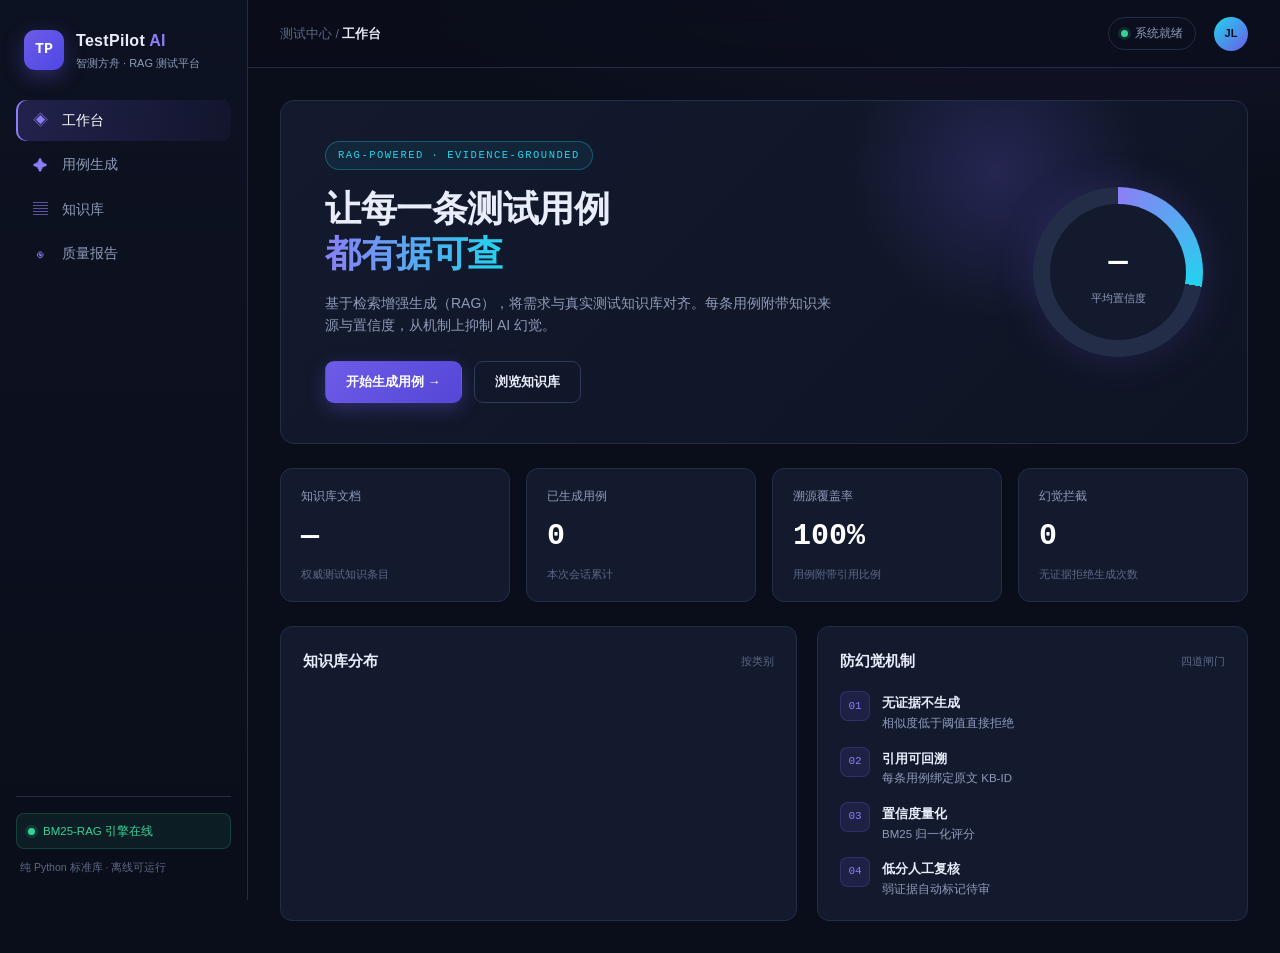
==== docs/index.html @ 5962601e "chore: add docs/ for GitHub Pages static demo" ====
<!DOCTYPE html>
<html lang="zh-CN">
<head>
<meta charset="UTF-8">
<meta name="viewport" content="width=device-width, initial-scale=1.0">
<title>TestPilot AI · 智测方舟 — 基于 RAG 的测试用例智能生成平台</title>
<link rel="stylesheet" href="style.css">
</head>
<body>
<div class="app">
  <!-- 侧边栏 -->
  <aside class="sidebar">
    <div class="brand">
      <div class="brand-mark">TP</div>
      <div class="brand-text">
        <div class="brand-name">TestPilot <span>AI</span></div>
        <div class="brand-sub">智测方舟 · RAG 测试平台</div>
      </div>
    </div>
    <nav class="nav">
      <button class="nav-item active" data-view="dashboard"><span class="nav-ico">◈</span>工作台</button>
      <button class="nav-item" data-view="generate"><span class="nav-ico">✦</span>用例生成</button>
      <button class="nav-item" data-view="knowledge"><span class="nav-ico">▤</span>知识库</button>
      <button class="nav-item" data-view="tests"><span class="nav-ico">◉</span>质量报告</button>
    </nav>
    <div class="sidebar-foot">
      <div class="engine-pill"><span class="dot"></span> BM25-RAG 引擎在线</div>
      <div class="sidebar-note">纯 Python 标准库 · 离线可运行</div>
    </div>
  </aside>

  <!-- 主内容 -->
  <main class="main">
    <!-- 顶栏 -->
    <header class="topbar">
      <div class="topbar-left">
        <div class="crumb">测试中心 / <b id="crumbView">工作台</b></div>
      </div>
      <div class="topbar-right">
        <span class="status-badge"><span class="dot"></span> 系统就绪</span>
        <div class="avatar">JL</div>
      </div>
    </header>

    <!-- 工作台 -->
    <section class="view" id="view-dashboard">
      <div class="hero">
        <div class="hero-content">
          <div class="hero-tag">RAG-POWERED · EVIDENCE-GROUNDED</div>
          <h1>让每一条测试用例<br><span>都有据可查</span></h1>
          <p>基于检索增强生成（RAG），将需求与真实测试知识库对齐。每条用例附带知识来源与置信度，从机制上抑制 AI 幻觉。</p>
          <div class="hero-actions">
            <button class="btn btn-primary" onclick="switchView('generate')">开始生成用例 →</button>
            <button class="btn btn-ghost" onclick="switchView('knowledge')">浏览知识库</button>
          </div>
        </div>
        <div class="hero-visual">
          <div class="ring-wrap">
            <div class="ring"><div class="ring-inner"><span id="heroConf">—</span><small>平均置信度</small></div></div>
          </div>
        </div>
      </div>

      <div class="metrics">
        <div class="metric"><div class="metric-label">知识库文档</div><div class="metric-value" id="mDocs">—</div><div class="metric-foot">权威测试知识条目</div></div>
        <div class="metric"><div class="metric-label">已生成用例</div><div class="metric-value" id="mCases">0</div><div class="metric-foot">本次会话累计</div></div>
        <div class="metric"><div class="metric-label">溯源覆盖率</div><div class="metric-value" id="mCite">100%</div><div class="metric-foot">用例附带引用比例</div></div>
        <div class="metric"><div class="metric-label">幻觉拦截</div><div class="metric-value" id="mGuard">0</div><div class="metric-foot">无证据拒绝生成次数</div></div>
      </div>

      <div class="panel-grid">
        <div class="panel">
          <div class="panel-head"><h3>知识库分布</h3><span class="panel-hint">按类别</span></div>
          <div id="catChart" class="chart-bars"></div>
        </div>
        <div class="panel">
          <div class="panel-head"><h3>防幻觉机制</h3><span class="panel-hint">四道闸门</span></div>
          <div class="guard-list">
            <div class="guard-item"><span class="g-num">01</span><div><b>无证据不生成</b><p>相似度低于阈值直接拒绝</p></div></div>
            <div class="guard-item"><span class="g-num">02</span><div><b>引用可回溯</b><p>每条用例绑定原文 KB-ID</p></div></div>
            <div class="guard-item"><span class="g-num">03</span><div><b>置信度量化</b><p>BM25 归一化评分</p></div></div>
            <div class="guard-item"><span class="g-num">04</span><div><b>低分人工复核</b><p>弱证据自动标记待审</p></div></div>
          </div>
        </div>
      </div>
    </section>

    <!-- 用例生成 -->
    <section class="view hidden" id="view-generate">
      <div class="page-head">
        <div><h2>测试用例生成</h2><p>输入需求描述，系统检索知识库证据并生成可溯源的测试用例</p></div>
      </div>
      <div class="gen-layout">
        <div class="gen-input-col">
          <div class="card">
            <div class="card-title">需求描述 <span class="req">*</span></div>
            <input type="text" id="reqTitle" class="input" placeholder="功能标题，如：用户登录功能">
            <textarea id="reqText" class="textarea" rows="9" placeholder="粘贴或描述需求，例如：用户输入用户名（6-20位字母或数字）和密码（8-20位，含字母和数字），连续5次错误锁定30分钟……"></textarea>
            <div class="samples">
              <span>示例：</span>
              <button class="chip" onclick="fillSample('login')">登录功能</button>
              <button class="chip" onclick="fillSample('cart')">购物车结算</button>
              <button class="chip" onclick="fillSample('upload')">文件上传</button>
            </div>
            <button class="btn btn-primary btn-block" id="genBtn" onclick="generateCases()">✦ 生成测试用例</button>
            <div class="tip">系统会先检索知识库证据；若无可靠证据将拒绝生成，避免编造。</div>
          </div>
          <div class="card" id="evidenceCard" style="display:none">
            <div class="card-title">检索到的证据 <span class="panel-hint" id="evCount"></span></div>
            <div id="evidenceList" class="evidence-list"></div>
          </div>
        </div>
        <div class="gen-output-col">
          <div id="resultPlaceholder" class="placeholder">
            <div class="ph-icon">✦</div>
            <h3>等待生成</h3>
            <p>在左侧输入需求，点击「生成测试用例」<br>结果将以可溯源卡片形式展示在这里</p>
          </div>
          <div id="resultArea" style="display:none"></div>
        </div>
      </div>
    </section>

    <!-- 知识库 -->
    <section class="view hidden" id="view-knowledge">
      <div class="page-head">
        <div><h2>测试知识库</h2><p>RAG 的证据源 · 每条文档带稳定 ID，供用例引用溯源</p></div>
        <input type="text" id="kbSearch" class="input search" placeholder="搜索知识库…" oninput="renderKnowledge()">
      </div>
      <div id="kbGrid" class="kb-grid"></div>
    </section>

    <!-- 质量报告 -->
    <section class="view hidden" id="view-tests">
      <div class="page-head"><div><h2>质量报告</h2><p>引擎自测与防幻觉验证结果</p></div></div>
      <div class="report-hero">
        <div class="report-score"><span id="passRate">—</span><small>测试通过率</small></div>
        <div class="report-info">
          <h3>引擎单元测试套件</h3>
          <p>覆盖检索准确性、证据约束、无幻觉闸门、置信度计算。运行 <code>python -m unittest discover -s tests -v</code> 复现。</p>
        </div>
      </div>
      <div class="panel">
        <div class="panel-head"><h3>测试用例生成分布</h3><span class="panel-hint">本次会话</span></div>
        <div id="typeChart" class="chart-bars"></div>
      </div>
    </section>
  </main>
</div>

<script src="standalone.js"></script>
<script src="app.js"></script>
</body>
</html>
---- docs/style.css ----
/* 纯系统字体栈：保证完全离线可用，不依赖任何外部 CDN */
:root{
  --font-sans:"Inter","PingFang SC","Microsoft YaHei","Segoe UI",sans-serif;
  --font-mono:"JetBrains Mono","Cascadia Code","Consolas",monospace;
  --bg:#0a0e1a; --bg2:#0f1424; --panel:#131a2e; --panel2:#182137;
  --line:#232d47; --line2:#2e3a5c;
  --txt:#e8edf9; --muted:#8f9bb8; --faint:#5c6885;
  --accent:#6c5ce7; --accent2:#8b7ff5; --cyan:#22d3ee; --green:#34d399;
  --amber:#fbbf24; --red:#f87171;
  --radius:14px;
}
*{box-sizing:border-box;margin:0;padding:0}
body{font-family:var(--font-sans);background:var(--bg);color:var(--txt);font-size:14px;line-height:1.6;-webkit-font-smoothing:antialiased}
.app{display:flex;min-height:100vh}

/* 侧边栏 */
.sidebar{width:248px;flex-shrink:0;background:linear-gradient(180deg,#0d1222,#0a0e1a);border-right:1px solid var(--line);display:flex;flex-direction:column;padding:24px 16px;position:sticky;top:0;height:100vh}
.brand{display:flex;align-items:center;gap:12px;padding:4px 8px 28px}
.brand-mark{width:40px;height:40px;border-radius:11px;background:linear-gradient(135deg,var(--accent),#4f46e5);display:flex;align-items:center;justify-content:center;font-family:var(--font-mono);font-weight:700;font-size:15px;color:#fff;box-shadow:0 6px 20px rgba(108,92,231,.35)}
.brand-name{font-size:16px;font-weight:700;letter-spacing:.3px}
.brand-name span{color:var(--accent2)}
.brand-sub{font-size:11px;color:var(--muted);margin-top:1px}
.nav{display:flex;flex-direction:column;gap:4px;flex:1}
.nav-item{display:flex;align-items:center;gap:12px;padding:11px 14px;border:none;background:transparent;color:var(--muted);font-size:13.5px;font-weight:500;border-radius:10px;cursor:pointer;text-align:left;transition:.18s;font-family:inherit}
.nav-item:hover{background:var(--panel);color:var(--txt)}
.nav-item.active{background:linear-gradient(90deg,rgba(108,92,231,.22),rgba(108,92,231,.06));color:#fff;box-shadow:inset 2px 0 0 var(--accent2)}
.nav-ico{width:20px;text-align:center;font-size:15px;color:var(--accent2)}
.sidebar-foot{border-top:1px solid var(--line);padding-top:16px}
.engine-pill{display:flex;align-items:center;gap:8px;font-size:11.5px;color:var(--green);background:rgba(52,211,153,.08);border:1px solid rgba(52,211,153,.2);padding:8px 11px;border-radius:8px}
.dot{width:7px;height:7px;border-radius:50%;background:var(--green);box-shadow:0 0 0 3px rgba(52,211,153,.15);display:inline-block}
.sidebar-note{font-size:10.5px;color:var(--faint);margin-top:10px;padding-left:4px}

/* 主内容 */
.main{flex:1;min-width:0;background:radial-gradient(1200px 500px at 80% -10%,rgba(108,92,231,.10),transparent 60%),var(--bg)}
.topbar{height:68px;border-bottom:1px solid var(--line);display:flex;align-items:center;justify-content:space-between;padding:0 32px;background:rgba(10,14,26,.7);backdrop-filter:blur(12px);position:sticky;top:0;z-index:10}
.crumb{font-size:12.5px;color:var(--faint)}.crumb b{color:var(--txt);font-weight:600}
.topbar-right{display:flex;align-items:center;gap:18px}
.status-badge{display:flex;align-items:center;gap:7px;font-size:12px;color:var(--muted);border:1px solid var(--line);padding:6px 12px;border-radius:20px}
.avatar{width:34px;height:34px;border-radius:50%;background:linear-gradient(135deg,var(--cyan),var(--accent));display:flex;align-items:center;justify-content:center;font-size:11px;font-weight:700;color:#06121f}
.view{padding:32px;max-width:1280px}.hidden{display:none!important}

/* Hero */
.hero{display:flex;align-items:center;justify-content:space-between;gap:40px;background:linear-gradient(135deg,var(--panel),var(--bg2));border:1px solid var(--line);border-radius:var(--radius);padding:40px 44px;position:relative;overflow:hidden;margin-bottom:24px}
.hero:before{content:"";position:absolute;top:-80px;right:100px;width:300px;height:300px;background:radial-gradient(circle,rgba(108,92,231,.22),transparent 70%)}
.hero-content{position:relative;z-index:1;max-width:600px}
.hero-tag{display:inline-block;font-family:var(--font-mono);font-size:10.5px;letter-spacing:1.5px;color:var(--cyan);border:1px solid rgba(34,211,238,.3);background:rgba(34,211,238,.07);padding:5px 12px;border-radius:20px;margin-bottom:16px}
.hero h1{font-size:36px;line-height:1.25;font-weight:700;letter-spacing:-.5px}
.hero h1 span{background:linear-gradient(90deg,var(--accent2),var(--cyan));-webkit-background-clip:text;background-clip:text;color:transparent}
.hero p{color:var(--muted);font-size:14px;margin:16px 0 24px;max-width:520px}
.hero-actions{display:flex;gap:12px}
.btn{padding:11px 20px;border-radius:9px;font-size:13px;font-weight:600;cursor:pointer;border:1px solid transparent;transition:.18s;font-family:inherit}
.btn-primary{background:linear-gradient(135deg,var(--accent),#5546d6);color:#fff;box-shadow:0 6px 18px rgba(108,92,231,.3)}
.btn-primary:hover{transform:translateY(-1px);box-shadow:0 10px 24px rgba(108,92,231,.45)}
.btn-ghost{background:transparent;color:var(--txt);border-color:var(--line2)}
.btn-ghost:hover{background:var(--panel2)}
.btn-block{width:100%;margin-top:14px;padding:13px}
.ring-wrap{position:relative;z-index:1;flex-shrink:0}
.ring{width:170px;height:170px;border-radius:50%;background:conic-gradient(var(--accent2) 0deg,var(--cyan) 100deg,var(--line) 100deg);display:flex;align-items:center;justify-content:center;position:relative;box-shadow:0 0 40px rgba(108,92,231,.2)}
.ring-inner{width:136px;height:136px;border-radius:50%;background:var(--panel);display:flex;flex-direction:column;align-items:center;justify-content:center}
.ring-inner span{font-size:32px;font-weight:700;font-family:var(--font-mono);color:#fff}
.ring-inner small{font-size:11px;color:var(--muted);margin-top:2px}

/* 指标卡 */
.metrics{display:grid;grid-template-columns:repeat(4,1fr);gap:16px;margin-bottom:24px}
.metric{background:var(--panel);border:1px solid var(--line);border-radius:12px;padding:18px 20px}
.metric-label{font-size:12px;color:var(--muted)}
.metric-value{font-size:30px;font-weight:700;font-family:var(--font-mono);margin:6px 0;color:#fff}
.metric-foot{font-size:11px;color:var(--faint)}

/* 面板 */
.panel-grid{display:grid;grid-template-columns:1.2fr 1fr;gap:20px}
.panel{background:var(--panel);border:1px solid var(--line);border-radius:12px;padding:22px}
.panel-head{display:flex;align-items:center;justify-content:space-between;margin-bottom:18px}
.panel-head h3{font-size:15px;font-weight:600}
.panel-hint{font-size:11px;color:var(--faint)}
.chart-bars{display:flex;flex-direction:column;gap:12px}
.bar-row{display:flex;align-items:center;gap:12px;font-size:12px}
.bar-label{width:80px;color:var(--muted);flex-shrink:0;text-align:right}
.bar-track{flex:1;height:8px;background:var(--bg2);border-radius:6px;overflow:hidden}
.bar-fill{height:100%;border-radius:6px;background:linear-gradient(90deg,var(--accent),var(--cyan));transition:width .5s}
.bar-val{width:24px;color:var(--faint);font-family:var(--font-mono);font-size:11px}
.guard-list{display:flex;flex-direction:column;gap:14px}
.guard-item{display:flex;gap:12px;align-items:flex-start}
.g-num{font-family:var(--font-mono);font-size:11px;color:var(--accent2);background:rgba(108,92,231,.12);border:1px solid rgba(108,92,231,.25);width:30px;height:30px;flex-shrink:0;display:flex;align-items:center;justify-content:center;border-radius:8px}
.guard-item b{font-size:13px;font-weight:600}.guard-item p{font-size:11.5px;color:var(--muted)}

/* 页面通用 */
.page-head{display:flex;align-items:flex-end;justify-content:space-between;margin-bottom:24px;gap:20px}
.page-head h2{font-size:22px;font-weight:700}.page-head p{color:var(--muted);font-size:13px;margin-top:4px}
.card{background:var(--panel);border:1px solid var(--line);border-radius:12px;padding:20px;margin-bottom:18px}
.card-title{font-size:13px;font-weight:600;margin-bottom:12px;display:flex;justify-content:space-between;align-items:center}
.req{color:var(--red)}
.input,.textarea{width:100%;background:var(--bg2);border:1px solid var(--line2);border-radius:9px;padding:11px 13px;color:var(--txt);font-size:13px;font-family:inherit;outline:none;transition:.18s}
.input:focus,.textarea:focus{border-color:var(--accent2);box-shadow:0 0 0 3px rgba(108,92,231,.12)}
.textarea{resize:vertical;margin-top:10px;line-height:1.7}
.input.search{max-width:280px}
.samples{display:flex;align-items:center;gap:8px;margin-top:12px;flex-wrap:wrap;font-size:11.5px;color:var(--faint)}
.chip{background:var(--panel2);border:1px solid var(--line2);color:var(--muted);font-size:11px;padding:5px 11px;border-radius:16px;cursor:pointer;font-family:inherit;transition:.15s}
.chip:hover{border-color:var(--accent2);color:var(--txt)}
.tip{font-size:11px;color:var(--faint);margin-top:12px;text-align:center}

/* 生成布局 */
.gen-layout{display:grid;grid-template-columns:400px 1fr;gap:20px;align-items:start}
.evidence-list{display:flex;flex-direction:column;gap:10px;max-height:320px;overflow:auto}
.ev-item{background:var(--bg2);border:1px solid var(--line);border-radius:9px;padding:12px 14px;border-left:3px solid var(--accent2)}
.ev-top{display:flex;justify-content:space-between;align-items:center;margin-bottom:6px}
.ev-id{font-family:var(--font-mono);font-size:10.5px;color:var(--cyan)}
.ev-conf{font-family:var(--font-mono);font-size:11px;color:var(--green)}
.ev-title{font-size:12.5px;font-weight:600;margin-bottom:4px}
.ev-content{font-size:11px;color:var(--muted);line-height:1.55;display:-webkit-box;-webkit-line-clamp:3;-webkit-box-orient:vertical;overflow:hidden}
.placeholder{display:flex;flex-direction:column;align-items:center;justify-content:center;min-height:420px;background:var(--panel);border:1px dashed var(--line2);border-radius:12px;color:var(--muted);text-align:center;padding:40px}
.ph-icon{font-size:40px;color:var(--accent2);margin-bottom:14px;opacity:.7}
.placeholder h3{font-size:16px;color:var(--txt);margin-bottom:8px}.placeholder p{font-size:12.5px;line-height:1.8}

/* 结果 */
.result-head{display:flex;align-items:center;justify-content:space-between;margin-bottom:16px}
.result-meta{display:flex;gap:10px;flex-wrap:wrap;margin-bottom:16px}
.meta-pill{font-size:11.5px;background:var(--panel2);border:1px solid var(--line);padding:6px 12px;border-radius:16px;color:var(--muted)}
.meta-pill b{color:var(--txt);font-family:var(--font-mono)}
.case-card{background:var(--panel);border:1px solid var(--line);border-radius:12px;padding:18px 20px;margin-bottom:14px;transition:.18s}
.case-card:hover{border-color:var(--line2)}
.case-top{display:flex;align-items:center;gap:10px;margin-bottom:12px;flex-wrap:wrap}
.case-id{font-family:var(--font-mono);font-size:12px;color:var(--cyan);font-weight:600}
.case-type{font-size:11px;padding:3px 10px;border-radius:12px;background:rgba(108,92,231,.15);color:var(--accent2);border:1px solid rgba(108,92,231,.3)}
.case-pri{font-size:11px;padding:3px 10px;border-radius:12px;background:rgba(248,113,113,.12);color:var(--red);border:1px solid rgba(248,113,113,.25)}
.case-pri.mid{background:rgba(251,191,36,.1);color:var(--amber);border-color:rgba(251,191,36,.25)}
.case-conf{margin-left:auto;font-size:11px;font-family:var(--font-mono);display:flex;align-items:center;gap:6px}
.conf-bar{width:60px;height:5px;background:var(--bg2);border-radius:3px;overflow:hidden}.conf-fill{height:100%;border-radius:3px}
.case-title{font-size:14px;font-weight:600;margin-bottom:12px}
.case-body{display:grid;grid-template-columns:1fr 1fr;gap:12px;margin-bottom:12px}
.case-field{font-size:12px}.case-field .lbl{color:var(--faint);font-size:11px;margin-bottom:4px}
.case-field .val{color:var(--muted);line-height:1.6}
.case-field ol{margin-left:16px;color:var(--muted)}
.cite-box{background:var(--bg2);border:1px solid var(--line);border-radius:8px;padding:10px 12px;font-size:11px}
.cite-head{display:flex;align-items:center;gap:8px;color:var(--cyan);margin-bottom:6px;font-family:var(--font-mono);font-size:10.5px;cursor:pointer}
.cite-body{color:var(--muted);line-height:1.6;display:none;margin-top:6px;padding-top:8px;border-top:1px solid var(--line)}
.cite-body.show{display:block}
.review-flag{font-size:10.5px;color:var(--amber);background:rgba(251,191,36,.1);padding:3px 9px;border-radius:10px;border:1px solid rgba(251,191,36,.25)}
.refusal{background:rgba(248,113,113,.08);border:1px solid rgba(248,113,113,.3);border-radius:12px;padding:24px;text-align:center}
.refusal h3{color:var(--red);font-size:16px;margin-bottom:8px}.refusal p{color:var(--muted);font-size:13px;line-height:1.7}
.export-bar{display:flex;gap:10px;justify-content:flex-end;margin-top:16px}
.btn-sm{padding:8px 14px;font-size:11.5px}

/* 知识库 */
.kb-grid{display:grid;grid-template-columns:repeat(auto-fill,minmax(300px,1fr));gap:16px}
.kb-card{background:var(--panel);border:1px solid var(--line);border-radius:12px;padding:18px;transition:.18s}
.kb-card:hover{border-color:var(--accent2);transform:translateY(-2px)}
.kb-cat{font-size:10.5px;color:var(--cyan);font-family:var(--font-mono);margin-bottom:8px}
.kb-title{font-size:14px;font-weight:600;margin-bottom:8px}
.kb-content{font-size:11.5px;color:var(--muted);line-height:1.65;display:-webkit-box;-webkit-line-clamp:4;-webkit-box-orient:vertical;overflow:hidden;margin-bottom:12px}
.kb-id{font-size:10.5px;color:var(--faint);font-family:var(--font-mono);border-top:1px solid var(--line);padding-top:10px}
.kb-tags{display:flex;gap:6px;flex-wrap:wrap;margin-bottom:10px}
.kb-tag{font-size:10px;background:var(--panel2);color:var(--muted);padding:2px 8px;border-radius:10px}

/* 报告 */
.report-hero{display:flex;align-items:center;gap:28px;background:linear-gradient(135deg,var(--panel),var(--bg2));border:1px solid var(--line);border-radius:12px;padding:28px 32px;margin-bottom:20px}
.report-score{font-family:var(--font-mono);text-align:center;min-width:120px}
.report-score span{display:block;font-size:44px;font-weight:700;color:var(--green)}
.report-score small{font-size:11px;color:var(--muted)}
.report-info h3{font-size:16px;margin-bottom:6px}.report-info p{font-size:12.5px;color:var(--muted)}
code{font-family:var(--font-mono);background:var(--bg2);padding:2px 7px;border-radius:5px;color:var(--cyan);font-size:11.5px}

@media(max-width:1100px){.metrics{grid-template-columns:repeat(2,1fr)}.gen-layout{grid-template-columns:1fr}.panel-grid{grid-template-columns:1fr}.hero{flex-direction:column}.ring-wrap{display:none}}
@media(max-width:760px){.sidebar{width:64px}.brand-text,.nav-item,.sidebar-foot{display:none}.nav-item{font-size:0}.nav-ico{font-size:18px}.brand{padding:4px 0 28px;justify-content:center}.view{padding:20px}.case-body{grid-template-columns:1fr}}
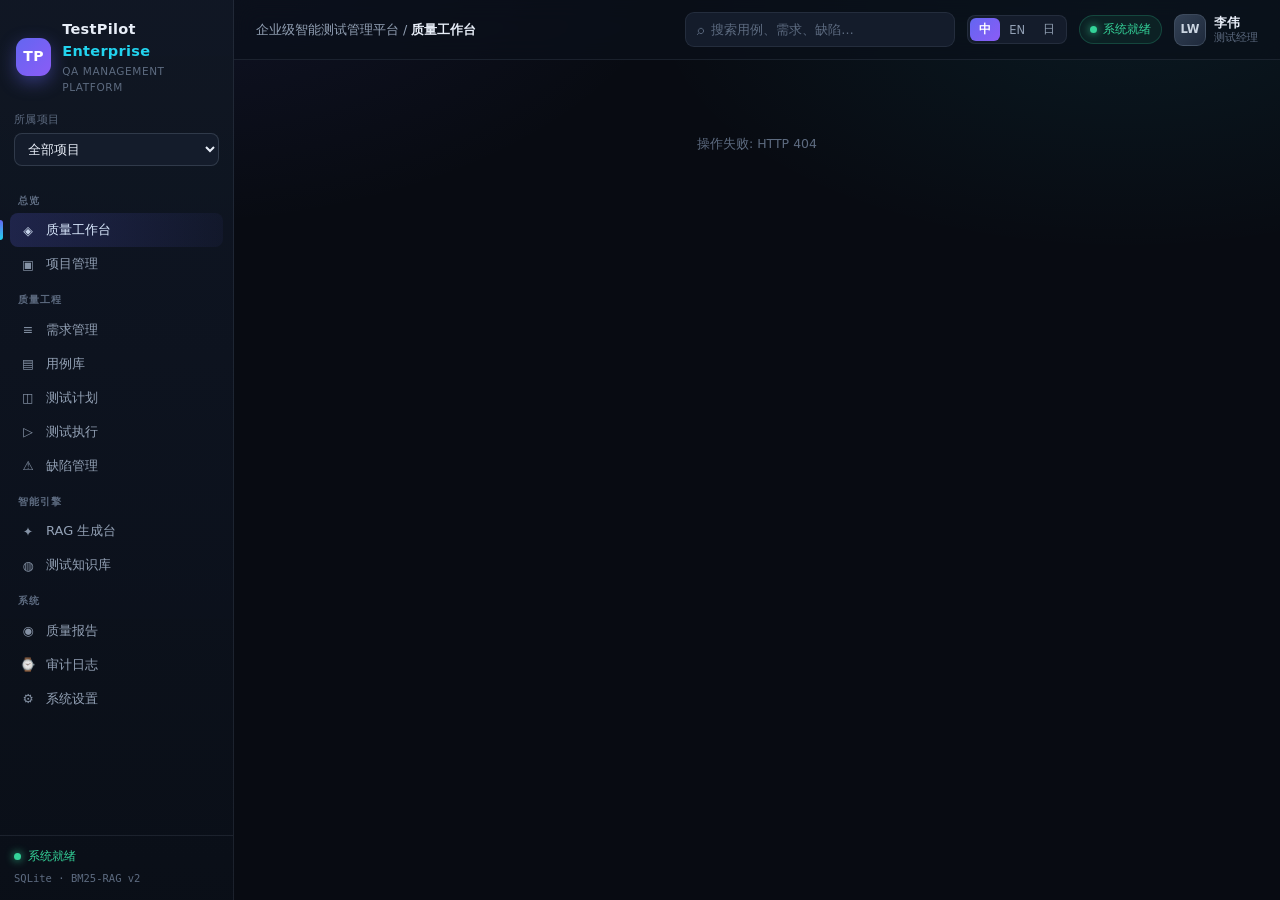
==== commit 4c338754: "feat(enterprise): v2.0 - SQLite data layer, full REST API, 12 modules, i18n - engine/store.py: SQLit" ====
--- a/docs/index.html
+++ b/docs/index.html
@@ -3,152 +3,104 @@
 <head>
 <meta charset="UTF-8">
 <meta name="viewport" content="width=device-width, initial-scale=1.0">
-<title>TestPilot AI · 智测方舟 — 基于 RAG 的测试用例智能生成平台</title>
-<link rel="stylesheet" href="style.css">
+<title>TestPilot Enterprise · 企业级智能测试管理平台</title>
+<link rel="stylesheet" href="style.css?v=2.0.0">
 </head>
 <body>
 <div class="app">
-  <!-- 侧边栏 -->
+  <!-- ============ 侧边栏 ============ -->
   <aside class="sidebar">
     <div class="brand">
       <div class="brand-mark">TP</div>
       <div class="brand-text">
-        <div class="brand-name">TestPilot <span>AI</span></div>
-        <div class="brand-sub">智测方舟 · RAG 测试平台</div>
+        <div class="brand-name">TestPilot <span data-i18n="app.suffix">Enterprise</span></div>
+        <div class="brand-sub" data-i18n="app.brand.sub">QA Management Platform</div>
       </div>
     </div>
+
+    <div class="project-switch">
+      <label data-i18n="common.project">所属项目</label>
+      <select id="projectSwitcher" onchange="onProjectChange(this.value)">
+        <option value="" data-i18n="common.allProjects">全部项目</option>
+      </select>
+    </div>
+
     <nav class="nav">
-      <button class="nav-item active" data-view="dashboard"><span class="nav-ico">◈</span>工作台</button>
-      <button class="nav-item" data-view="generate"><span class="nav-ico">✦</span>用例生成</button>
-      <button class="nav-item" data-view="knowledge"><span class="nav-ico">▤</span>知识库</button>
-      <button class="nav-item" data-view="tests"><span class="nav-ico">◉</span>质量报告</button>
+      <div class="nav-group-label" data-i18n="nav.group.overview">总览</div>
+      <button class="nav-item active" data-view="dashboard"><span class="nav-ico">◈</span><span data-i18n="nav.dashboard">质量工作台</span></button>
+      <button class="nav-item" data-view="projects"><span class="nav-ico">▣</span><span data-i18n="nav.projects">项目管理</span></button>
+
+      <div class="nav-group-label" data-i18n="nav.group.quality">质量工程</div>
+      <button class="nav-item" data-view="requirements"><span class="nav-ico">≡</span><span data-i18n="nav.requirements">需求管理</span></button>
+      <button class="nav-item" data-view="cases"><span class="nav-ico">▤</span><span data-i18n="nav.cases">用例库</span></button>
+      <button class="nav-item" data-view="plans"><span class="nav-ico">◫</span><span data-i18n="nav.plans">测试计划</span></button>
+      <button class="nav-item" data-view="executions"><span class="nav-ico">▷</span><span data-i18n="nav.executions">测试执行</span></button>
+      <button class="nav-item" data-view="defects"><span class="nav-ico">⚠</span><span data-i18n="nav.defects">缺陷管理</span></button>
+
+      <div class="nav-group-label" data-i18n="nav.group.ai">智能引擎</div>
+      <button class="nav-item" data-view="generate"><span class="nav-ico">✦</span><span data-i18n="nav.generate">RAG 生成台</span></button>
+      <button class="nav-item" data-view="knowledge"><span class="nav-ico">◍</span><span data-i18n="nav.knowledge">测试知识库</span></button>
+
+      <div class="nav-group-label" data-i18n="nav.group.system">系统</div>
+      <button class="nav-item" data-view="reports"><span class="nav-ico">◉</span><span data-i18n="nav.reports">质量报告</span></button>
+      <button class="nav-item" data-view="audit"><span class="nav-ico">⌚</span><span data-i18n="nav.audit">审计日志</span></button>
+      <button class="nav-item" data-view="settings"><span class="nav-ico">⚙</span><span data-i18n="nav.settings">系统设置</span></button>
     </nav>
+
     <div class="sidebar-foot">
-      <div class="engine-pill"><span class="dot"></span> BM25-RAG 引擎在线</div>
-      <div class="sidebar-note">纯 Python 标准库 · 离线可运行</div>
+      <div class="engine-pill"><span class="dot"></span><span id="engineStatus" data-i18n="top.ready">系统就绪</span></div>
+      <div class="sidebar-note" id="modeLabel">SQLite · BM25-RAG v2</div>
     </div>
   </aside>
 
-  <!-- 主内容 -->
+  <!-- ============ 主内容 ============ -->
   <main class="main">
-    <!-- 顶栏 -->
     <header class="topbar">
       <div class="topbar-left">
-        <div class="crumb">测试中心 / <b id="crumbView">工作台</b></div>
+        <div class="crumb"><span data-i18n="app.tagline">企业级智能测试管理平台</span> / <b id="crumbView">质量工作台</b></div>
       </div>
       <div class="topbar-right">
-        <span class="status-badge"><span class="dot"></span> 系统就绪</span>
-        <div class="avatar">JL</div>
+        <div class="global-search">
+          <span class="gs-ico">⌕</span>
+          <input id="globalSearch" type="text" data-i18n-ph="top.search" placeholder="搜索用例、需求、缺陷…" onkeydown="if(event.key==='Enter')doGlobalSearch()">
+        </div>
+        <div class="lang-switch" id="langSwitch"></div>
+        <span class="status-badge"><span class="dot"></span><span data-i18n="top.ready">系统就绪</span></span>
+        <div class="user-chip">
+          <div class="avatar">LW</div>
+          <div class="user-meta"><b>李伟</b><small data-i18n="top.role">测试经理</small></div>
+        </div>
       </div>
     </header>
 
-    <!-- 工作台 -->
-    <section class="view" id="view-dashboard">
-      <div class="hero">
-        <div class="hero-content">
-          <div class="hero-tag">RAG-POWERED · EVIDENCE-GROUNDED</div>
-          <h1>让每一条测试用例<br><span>都有据可查</span></h1>
-          <p>基于检索增强生成（RAG），将需求与真实测试知识库对齐。每条用例附带知识来源与置信度，从机制上抑制 AI 幻觉。</p>
-          <div class="hero-actions">
-            <button class="btn btn-primary" onclick="switchView('generate')">开始生成用例 →</button>
-            <button class="btn btn-ghost" onclick="switchView('knowledge')">浏览知识库</button>
-          </div>
-        </div>
-        <div class="hero-visual">
-          <div class="ring-wrap">
-            <div class="ring"><div class="ring-inner"><span id="heroConf">—</span><small>平均置信度</small></div></div>
-          </div>
-        </div>
-      </div>
-
-      <div class="metrics">
-        <div class="metric"><div class="metric-label">知识库文档</div><div class="metric-value" id="mDocs">—</div><div class="metric-foot">权威测试知识条目</div></div>
-        <div class="metric"><div class="metric-label">已生成用例</div><div class="metric-value" id="mCases">0</div><div class="metric-foot">本次会话累计</div></div>
-        <div class="metric"><div class="metric-label">溯源覆盖率</div><div class="metric-value" id="mCite">100%</div><div class="metric-foot">用例附带引用比例</div></div>
-        <div class="metric"><div class="metric-label">幻觉拦截</div><div class="metric-value" id="mGuard">0</div><div class="metric-foot">无证据拒绝生成次数</div></div>
-      </div>
-
-      <div class="panel-grid">
-        <div class="panel">
-          <div class="panel-head"><h3>知识库分布</h3><span class="panel-hint">按类别</span></div>
-          <div id="catChart" class="chart-bars"></div>
-        </div>
-        <div class="panel">
-          <div class="panel-head"><h3>防幻觉机制</h3><span class="panel-hint">四道闸门</span></div>
-          <div class="guard-list">
-            <div class="guard-item"><span class="g-num">01</span><div><b>无证据不生成</b><p>相似度低于阈值直接拒绝</p></div></div>
-            <div class="guard-item"><span class="g-num">02</span><div><b>引用可回溯</b><p>每条用例绑定原文 KB-ID</p></div></div>
-            <div class="guard-item"><span class="g-num">03</span><div><b>置信度量化</b><p>BM25 归一化评分</p></div></div>
-            <div class="guard-item"><span class="g-num">04</span><div><b>低分人工复核</b><p>弱证据自动标记待审</p></div></div>
-          </div>
-        </div>
-      </div>
-    </section>
-
-    <!-- 用例生成 -->
-    <section class="view hidden" id="view-generate">
-      <div class="page-head">
-        <div><h2>测试用例生成</h2><p>输入需求描述，系统检索知识库证据并生成可溯源的测试用例</p></div>
-      </div>
-      <div class="gen-layout">
-        <div class="gen-input-col">
-          <div class="card">
-            <div class="card-title">需求描述 <span class="req">*</span></div>
-            <input type="text" id="reqTitle" class="input" placeholder="功能标题，如：用户登录功能">
-            <textarea id="reqText" class="textarea" rows="9" placeholder="粘贴或描述需求，例如：用户输入用户名（6-20位字母或数字）和密码（8-20位，含字母和数字），连续5次错误锁定30分钟……"></textarea>
-            <div class="samples">
-              <span>示例：</span>
-              <button class="chip" onclick="fillSample('login')">登录功能</button>
-              <button class="chip" onclick="fillSample('cart')">购物车结算</button>
-              <button class="chip" onclick="fillSample('upload')">文件上传</button>
-            </div>
-            <button class="btn btn-primary btn-block" id="genBtn" onclick="generateCases()">✦ 生成测试用例</button>
-            <div class="tip">系统会先检索知识库证据；若无可靠证据将拒绝生成，避免编造。</div>
-          </div>
-          <div class="card" id="evidenceCard" style="display:none">
-            <div class="card-title">检索到的证据 <span class="panel-hint" id="evCount"></span></div>
-            <div id="evidenceList" class="evidence-list"></div>
-          </div>
-        </div>
-        <div class="gen-output-col">
-          <div id="resultPlaceholder" class="placeholder">
-            <div class="ph-icon">✦</div>
-            <h3>等待生成</h3>
-            <p>在左侧输入需求，点击「生成测试用例」<br>结果将以可溯源卡片形式展示在这里</p>
-          </div>
-          <div id="resultArea" style="display:none"></div>
-        </div>
-      </div>
-    </section>
-
-    <!-- 知识库 -->
-    <section class="view hidden" id="view-knowledge">
-      <div class="page-head">
-        <div><h2>测试知识库</h2><p>RAG 的证据源 · 每条文档带稳定 ID，供用例引用溯源</p></div>
-        <input type="text" id="kbSearch" class="input search" placeholder="搜索知识库…" oninput="renderKnowledge()">
-      </div>
-      <div id="kbGrid" class="kb-grid"></div>
-    </section>
-
-    <!-- 质量报告 -->
-    <section class="view hidden" id="view-tests">
-      <div class="page-head"><div><h2>质量报告</h2><p>引擎自测与防幻觉验证结果</p></div></div>
-      <div class="report-hero">
-        <div class="report-score"><span id="passRate">—</span><small>测试通过率</small></div>
-        <div class="report-info">
-          <h3>引擎单元测试套件</h3>
-          <p>覆盖检索准确性、证据约束、无幻觉闸门、置信度计算。运行 <code>python -m unittest discover -s tests -v</code> 复现。</p>
-        </div>
-      </div>
-      <div class="panel">
-        <div class="panel-head"><h3>测试用例生成分布</h3><span class="panel-hint">本次会话</span></div>
-        <div id="typeChart" class="chart-bars"></div>
-      </div>
-    </section>
+    <div class="content" id="content">
+      <!-- 各视图由 app.js 渲染 -->
+    </div>
   </main>
 </div>
 
-<script src="standalone.js"></script>
-<script src="app.js"></script>
+<!-- ============ 通用抽屉 / 弹窗 ============ -->
+<div class="drawer-mask hidden" id="drawerMask" onclick="closeDrawer()"></div>
+<aside class="drawer hidden" id="drawer">
+  <div class="drawer-head">
+    <h3 id="drawerTitle">详情</h3>
+    <button class="icon-btn" onclick="closeDrawer()">✕</button>
+  </div>
+  <div class="drawer-body" id="drawerBody"></div>
+</aside>
+
+<div class="modal-mask hidden" id="modalMask">
+  <div class="modal" id="modal">
+    <div class="modal-head"><h3 id="modalTitle">新建</h3><button class="icon-btn" onclick="closeModal()">✕</button></div>
+    <div class="modal-body" id="modalBody"></div>
+    <div class="modal-foot" id="modalFoot"></div>
+  </div>
+</div>
+
+<div class="toast-wrap" id="toastWrap"></div>
+
+<script src="standalone.js?v=2.0.0"></script>
+<script src="i18n.js?v=2.0.0"></script>
+<script src="app.js?v=2.0.0"></script>
 </body>
 </html>
--- a/docs/style.css
+++ b/docs/style.css
@@ -1,164 +1,434 @@
-/* 纯系统字体栈：保证完全离线可用，不依赖任何外部 CDN */
+/* ============================================================
+   TestPilot Enterprise —— 企业级测试管理平台样式
+   深色专业后台 · 数据密集 · 无外部依赖（纯系统字体，完全离线可用）
+   ============================================================ */
 :root{
-  --font-sans:"Inter","PingFang SC","Microsoft YaHei","Segoe UI",sans-serif;
-  --font-mono:"JetBrains Mono","Cascadia Code","Consolas",monospace;
-  --bg:#0a0e1a; --bg2:#0f1424; --panel:#131a2e; --panel2:#182137;
-  --line:#232d47; --line2:#2e3a5c;
-  --txt:#e8edf9; --muted:#8f9bb8; --faint:#5c6885;
-  --accent:#6c5ce7; --accent2:#8b7ff5; --cyan:#22d3ee; --green:#34d399;
-  --amber:#fbbf24; --red:#f87171;
-  --radius:14px;
+  --bg:#080b12;
+  --bg-2:#0b101a;
+  --panel:#101724;
+  --panel-2:#141c2b;
+  --panel-3:#182133;
+  --line:rgba(148,163,184,.13);
+  --line-2:rgba(148,163,184,.22);
+  --text:#e8eef8;
+  --muted:#93a1b5;
+  --faint:#5d6b80;
+  --accent:#6366f1;
+  --accent-2:#8b5cf6;
+  --cyan:#22d3ee;
+  --green:#34d399;
+  --amber:#fbbf24;
+  --red:#f87171;
+  --blue:#60a5fa;
+  --radius:12px;
+  --radius-sm:8px;
+  --shadow:0 8px 28px rgba(0,0,0,.38);
+  --font-sans:"Inter","Segoe UI","PingFang SC","Microsoft YaHei",system-ui,-apple-system,sans-serif;
+  --font-mono:"JetBrains Mono","SFMono-Regular",Consolas,monospace;
 }
 *{box-sizing:border-box;margin:0;padding:0}
-body{font-family:var(--font-sans);background:var(--bg);color:var(--txt);font-size:14px;line-height:1.6;-webkit-font-smoothing:antialiased}
-.app{display:flex;min-height:100vh}
-
-/* 侧边栏 */
-.sidebar{width:248px;flex-shrink:0;background:linear-gradient(180deg,#0d1222,#0a0e1a);border-right:1px solid var(--line);display:flex;flex-direction:column;padding:24px 16px;position:sticky;top:0;height:100vh}
-.brand{display:flex;align-items:center;gap:12px;padding:4px 8px 28px}
-.brand-mark{width:40px;height:40px;border-radius:11px;background:linear-gradient(135deg,var(--accent),#4f46e5);display:flex;align-items:center;justify-content:center;font-family:var(--font-mono);font-weight:700;font-size:15px;color:#fff;box-shadow:0 6px 20px rgba(108,92,231,.35)}
-.brand-name{font-size:16px;font-weight:700;letter-spacing:.3px}
-.brand-name span{color:var(--accent2)}
-.brand-sub{font-size:11px;color:var(--muted);margin-top:1px}
-.nav{display:flex;flex-direction:column;gap:4px;flex:1}
-.nav-item{display:flex;align-items:center;gap:12px;padding:11px 14px;border:none;background:transparent;color:var(--muted);font-size:13.5px;font-weight:500;border-radius:10px;cursor:pointer;text-align:left;transition:.18s;font-family:inherit}
-.nav-item:hover{background:var(--panel);color:var(--txt)}
-.nav-item.active{background:linear-gradient(90deg,rgba(108,92,231,.22),rgba(108,92,231,.06));color:#fff;box-shadow:inset 2px 0 0 var(--accent2)}
-.nav-ico{width:20px;text-align:center;font-size:15px;color:var(--accent2)}
-.sidebar-foot{border-top:1px solid var(--line);padding-top:16px}
-.engine-pill{display:flex;align-items:center;gap:8px;font-size:11.5px;color:var(--green);background:rgba(52,211,153,.08);border:1px solid rgba(52,211,153,.2);padding:8px 11px;border-radius:8px}
-.dot{width:7px;height:7px;border-radius:50%;background:var(--green);box-shadow:0 0 0 3px rgba(52,211,153,.15);display:inline-block}
-.sidebar-note{font-size:10.5px;color:var(--faint);margin-top:10px;padding-left:4px}
-
-/* 主内容 */
-.main{flex:1;min-width:0;background:radial-gradient(1200px 500px at 80% -10%,rgba(108,92,231,.10),transparent 60%),var(--bg)}
-.topbar{height:68px;border-bottom:1px solid var(--line);display:flex;align-items:center;justify-content:space-between;padding:0 32px;background:rgba(10,14,26,.7);backdrop-filter:blur(12px);position:sticky;top:0;z-index:10}
-.crumb{font-size:12.5px;color:var(--faint)}.crumb b{color:var(--txt);font-weight:600}
-.topbar-right{display:flex;align-items:center;gap:18px}
-.status-badge{display:flex;align-items:center;gap:7px;font-size:12px;color:var(--muted);border:1px solid var(--line);padding:6px 12px;border-radius:20px}
-.avatar{width:34px;height:34px;border-radius:50%;background:linear-gradient(135deg,var(--cyan),var(--accent));display:flex;align-items:center;justify-content:center;font-size:11px;font-weight:700;color:#06121f}
-.view{padding:32px;max-width:1280px}.hidden{display:none!important}
-
-/* Hero */
-.hero{display:flex;align-items:center;justify-content:space-between;gap:40px;background:linear-gradient(135deg,var(--panel),var(--bg2));border:1px solid var(--line);border-radius:var(--radius);padding:40px 44px;position:relative;overflow:hidden;margin-bottom:24px}
-.hero:before{content:"";position:absolute;top:-80px;right:100px;width:300px;height:300px;background:radial-gradient(circle,rgba(108,92,231,.22),transparent 70%)}
-.hero-content{position:relative;z-index:1;max-width:600px}
-.hero-tag{display:inline-block;font-family:var(--font-mono);font-size:10.5px;letter-spacing:1.5px;color:var(--cyan);border:1px solid rgba(34,211,238,.3);background:rgba(34,211,238,.07);padding:5px 12px;border-radius:20px;margin-bottom:16px}
-.hero h1{font-size:36px;line-height:1.25;font-weight:700;letter-spacing:-.5px}
-.hero h1 span{background:linear-gradient(90deg,var(--accent2),var(--cyan));-webkit-background-clip:text;background-clip:text;color:transparent}
-.hero p{color:var(--muted);font-size:14px;margin:16px 0 24px;max-width:520px}
-.hero-actions{display:flex;gap:12px}
-.btn{padding:11px 20px;border-radius:9px;font-size:13px;font-weight:600;cursor:pointer;border:1px solid transparent;transition:.18s;font-family:inherit}
-.btn-primary{background:linear-gradient(135deg,var(--accent),#5546d6);color:#fff;box-shadow:0 6px 18px rgba(108,92,231,.3)}
-.btn-primary:hover{transform:translateY(-1px);box-shadow:0 10px 24px rgba(108,92,231,.45)}
-.btn-ghost{background:transparent;color:var(--txt);border-color:var(--line2)}
-.btn-ghost:hover{background:var(--panel2)}
-.btn-block{width:100%;margin-top:14px;padding:13px}
-.ring-wrap{position:relative;z-index:1;flex-shrink:0}
-.ring{width:170px;height:170px;border-radius:50%;background:conic-gradient(var(--accent2) 0deg,var(--cyan) 100deg,var(--line) 100deg);display:flex;align-items:center;justify-content:center;position:relative;box-shadow:0 0 40px rgba(108,92,231,.2)}
-.ring-inner{width:136px;height:136px;border-radius:50%;background:var(--panel);display:flex;flex-direction:column;align-items:center;justify-content:center}
-.ring-inner span{font-size:32px;font-weight:700;font-family:var(--font-mono);color:#fff}
-.ring-inner small{font-size:11px;color:var(--muted);margin-top:2px}
-
-/* 指标卡 */
-.metrics{display:grid;grid-template-columns:repeat(4,1fr);gap:16px;margin-bottom:24px}
-.metric{background:var(--panel);border:1px solid var(--line);border-radius:12px;padding:18px 20px}
-.metric-label{font-size:12px;color:var(--muted)}
-.metric-value{font-size:30px;font-weight:700;font-family:var(--font-mono);margin:6px 0;color:#fff}
-.metric-foot{font-size:11px;color:var(--faint)}
-
-/* 面板 */
-.panel-grid{display:grid;grid-template-columns:1.2fr 1fr;gap:20px}
-.panel{background:var(--panel);border:1px solid var(--line);border-radius:12px;padding:22px}
-.panel-head{display:flex;align-items:center;justify-content:space-between;margin-bottom:18px}
-.panel-head h3{font-size:15px;font-weight:600}
-.panel-hint{font-size:11px;color:var(--faint)}
-.chart-bars{display:flex;flex-direction:column;gap:12px}
-.bar-row{display:flex;align-items:center;gap:12px;font-size:12px}
-.bar-label{width:80px;color:var(--muted);flex-shrink:0;text-align:right}
-.bar-track{flex:1;height:8px;background:var(--bg2);border-radius:6px;overflow:hidden}
-.bar-fill{height:100%;border-radius:6px;background:linear-gradient(90deg,var(--accent),var(--cyan));transition:width .5s}
-.bar-val{width:24px;color:var(--faint);font-family:var(--font-mono);font-size:11px}
-.guard-list{display:flex;flex-direction:column;gap:14px}
-.guard-item{display:flex;gap:12px;align-items:flex-start}
-.g-num{font-family:var(--font-mono);font-size:11px;color:var(--accent2);background:rgba(108,92,231,.12);border:1px solid rgba(108,92,231,.25);width:30px;height:30px;flex-shrink:0;display:flex;align-items:center;justify-content:center;border-radius:8px}
-.guard-item b{font-size:13px;font-weight:600}.guard-item p{font-size:11.5px;color:var(--muted)}
-
-/* 页面通用 */
-.page-head{display:flex;align-items:flex-end;justify-content:space-between;margin-bottom:24px;gap:20px}
-.page-head h2{font-size:22px;font-weight:700}.page-head p{color:var(--muted);font-size:13px;margin-top:4px}
-.card{background:var(--panel);border:1px solid var(--line);border-radius:12px;padding:20px;margin-bottom:18px}
-.card-title{font-size:13px;font-weight:600;margin-bottom:12px;display:flex;justify-content:space-between;align-items:center}
-.req{color:var(--red)}
-.input,.textarea{width:100%;background:var(--bg2);border:1px solid var(--line2);border-radius:9px;padding:11px 13px;color:var(--txt);font-size:13px;font-family:inherit;outline:none;transition:.18s}
-.input:focus,.textarea:focus{border-color:var(--accent2);box-shadow:0 0 0 3px rgba(108,92,231,.12)}
-.textarea{resize:vertical;margin-top:10px;line-height:1.7}
-.input.search{max-width:280px}
-.samples{display:flex;align-items:center;gap:8px;margin-top:12px;flex-wrap:wrap;font-size:11.5px;color:var(--faint)}
-.chip{background:var(--panel2);border:1px solid var(--line2);color:var(--muted);font-size:11px;padding:5px 11px;border-radius:16px;cursor:pointer;font-family:inherit;transition:.15s}
-.chip:hover{border-color:var(--accent2);color:var(--txt)}
-.tip{font-size:11px;color:var(--faint);margin-top:12px;text-align:center}
-
-/* 生成布局 */
-.gen-layout{display:grid;grid-template-columns:400px 1fr;gap:20px;align-items:start}
-.evidence-list{display:flex;flex-direction:column;gap:10px;max-height:320px;overflow:auto}
-.ev-item{background:var(--bg2);border:1px solid var(--line);border-radius:9px;padding:12px 14px;border-left:3px solid var(--accent2)}
-.ev-top{display:flex;justify-content:space-between;align-items:center;margin-bottom:6px}
-.ev-id{font-family:var(--font-mono);font-size:10.5px;color:var(--cyan)}
-.ev-conf{font-family:var(--font-mono);font-size:11px;color:var(--green)}
-.ev-title{font-size:12.5px;font-weight:600;margin-bottom:4px}
-.ev-content{font-size:11px;color:var(--muted);line-height:1.55;display:-webkit-box;-webkit-line-clamp:3;-webkit-box-orient:vertical;overflow:hidden}
-.placeholder{display:flex;flex-direction:column;align-items:center;justify-content:center;min-height:420px;background:var(--panel);border:1px dashed var(--line2);border-radius:12px;color:var(--muted);text-align:center;padding:40px}
-.ph-icon{font-size:40px;color:var(--accent2);margin-bottom:14px;opacity:.7}
-.placeholder h3{font-size:16px;color:var(--txt);margin-bottom:8px}.placeholder p{font-size:12.5px;line-height:1.8}
-
-/* 结果 */
-.result-head{display:flex;align-items:center;justify-content:space-between;margin-bottom:16px}
-.result-meta{display:flex;gap:10px;flex-wrap:wrap;margin-bottom:16px}
-.meta-pill{font-size:11.5px;background:var(--panel2);border:1px solid var(--line);padding:6px 12px;border-radius:16px;color:var(--muted)}
-.meta-pill b{color:var(--txt);font-family:var(--font-mono)}
-.case-card{background:var(--panel);border:1px solid var(--line);border-radius:12px;padding:18px 20px;margin-bottom:14px;transition:.18s}
-.case-card:hover{border-color:var(--line2)}
-.case-top{display:flex;align-items:center;gap:10px;margin-bottom:12px;flex-wrap:wrap}
-.case-id{font-family:var(--font-mono);font-size:12px;color:var(--cyan);font-weight:600}
-.case-type{font-size:11px;padding:3px 10px;border-radius:12px;background:rgba(108,92,231,.15);color:var(--accent2);border:1px solid rgba(108,92,231,.3)}
-.case-pri{font-size:11px;padding:3px 10px;border-radius:12px;background:rgba(248,113,113,.12);color:var(--red);border:1px solid rgba(248,113,113,.25)}
-.case-pri.mid{background:rgba(251,191,36,.1);color:var(--amber);border-color:rgba(251,191,36,.25)}
-.case-conf{margin-left:auto;font-size:11px;font-family:var(--font-mono);display:flex;align-items:center;gap:6px}
-.conf-bar{width:60px;height:5px;background:var(--bg2);border-radius:3px;overflow:hidden}.conf-fill{height:100%;border-radius:3px}
-.case-title{font-size:14px;font-weight:600;margin-bottom:12px}
-.case-body{display:grid;grid-template-columns:1fr 1fr;gap:12px;margin-bottom:12px}
-.case-field{font-size:12px}.case-field .lbl{color:var(--faint);font-size:11px;margin-bottom:4px}
-.case-field .val{color:var(--muted);line-height:1.6}
-.case-field ol{margin-left:16px;color:var(--muted)}
-.cite-box{background:var(--bg2);border:1px solid var(--line);border-radius:8px;padding:10px 12px;font-size:11px}
-.cite-head{display:flex;align-items:center;gap:8px;color:var(--cyan);margin-bottom:6px;font-family:var(--font-mono);font-size:10.5px;cursor:pointer}
-.cite-body{color:var(--muted);line-height:1.6;display:none;margin-top:6px;padding-top:8px;border-top:1px solid var(--line)}
+html,body{height:100%}
+body{
+  background:
+    radial-gradient(900px 500px at 12% -8%, rgba(99,102,241,.10), transparent 60%),
+    radial-gradient(800px 420px at 88% 0%, rgba(34,211,238,.07), transparent 60%),
+    var(--bg);
+  color:var(--text);
+  font-family:var(--font-sans);
+  font-size:13.5px;
+  line-height:1.55;
+  -webkit-font-smoothing:antialiased;
+}
+button,input,select,textarea{font-family:inherit;font-size:inherit;color:inherit}
+button{cursor:pointer;border:none;background:none}
+a{color:var(--cyan);text-decoration:none}
+.hidden{display:none !important}
+code{font-family:var(--font-mono);font-size:.92em;background:rgba(99,102,241,.12);padding:1px 6px;border-radius:5px;color:#c7d2fe}
+::-webkit-scrollbar{width:9px;height:9px}
+::-webkit-scrollbar-thumb{background:#243044;border-radius:6px}
+::-webkit-scrollbar-thumb:hover{background:#2f3d55}
+::-webkit-scrollbar-track{background:transparent}
+
+/* ---------- 布局 ---------- */
+.app{display:grid;grid-template-columns:234px 1fr;height:100vh;overflow:hidden}
+
+/* ---------- 侧边栏 ---------- */
+.sidebar{
+  display:flex;flex-direction:column;min-height:0;
+  background:linear-gradient(180deg,rgba(16,23,36,.95),rgba(10,15,24,.98));
+  border-right:1px solid var(--line);
+}
+.brand{display:flex;align-items:center;gap:11px;padding:18px 16px 14px}
+.brand-mark{
+  width:38px;height:38px;border-radius:11px;display:grid;place-items:center;
+  background:linear-gradient(135deg,var(--accent),var(--accent-2));
+  font-weight:800;font-size:14px;letter-spacing:.5px;color:#fff;
+  box-shadow:0 6px 18px rgba(99,102,241,.42);
+}
+.brand-name{font-size:14.5px;font-weight:700;letter-spacing:.3px}
+.brand-name span{color:var(--cyan);font-weight:600}
+.brand-sub{font-size:10.5px;color:var(--faint);letter-spacing:.6px;text-transform:uppercase}
+.project-switch{padding:2px 14px 12px}
+.project-switch label{display:block;font-size:10.5px;color:var(--faint);letter-spacing:.4px;margin-bottom:5px;text-transform:uppercase}
+.project-switch select{
+  width:100%;background:var(--panel-2);border:1px solid var(--line-2);border-radius:var(--radius-sm);
+  padding:7px 9px;font-size:12.5px;color:var(--text);outline:none;
+}
+.nav{flex:1;overflow-y:auto;padding:4px 10px 12px}
+.nav-group-label{
+  font-size:10px;letter-spacing:.9px;color:var(--faint);text-transform:uppercase;
+  padding:11px 8px 5px;font-weight:600;
+}
+.nav-item{
+  width:100%;display:flex;align-items:center;gap:10px;padding:8px 10px;border-radius:8px;
+  color:var(--muted);font-size:13px;text-align:left;transition:.14s;position:relative;
+}
+.nav-item:hover{background:rgba(148,163,184,.07);color:var(--text)}
+.nav-item.active{background:linear-gradient(90deg,rgba(99,102,241,.20),rgba(99,102,241,.05));color:#dbeafe}
+.nav-item.active::before{
+  content:"";position:absolute;left:-10px;top:7px;bottom:7px;width:3px;
+  background:linear-gradient(180deg,var(--accent),var(--cyan));border-radius:0 3px 3px 0;
+}
+.nav-ico{width:16px;text-align:center;font-size:12.5px;opacity:.9}
+.sidebar-foot{padding:12px 14px 14px;border-top:1px solid var(--line)}
+.engine-pill{display:flex;align-items:center;gap:7px;font-size:11.5px;color:var(--green);margin-bottom:4px}
+.dot{width:7px;height:7px;border-radius:50%;background:currentColor;box-shadow:0 0 8px currentColor}
+.sidebar-note{font-size:10.5px;color:var(--faint);font-family:var(--font-mono)}
+
+/* ---------- 顶栏 ---------- */
+.main{display:flex;flex-direction:column;min-width:0;min-height:0}
+.topbar{
+  height:60px;flex:0 0 60px;display:flex;align-items:center;justify-content:space-between;
+  padding:0 22px;border-bottom:1px solid var(--line);
+  background:rgba(11,16,26,.7);backdrop-filter:blur(12px);
+}
+.crumb{font-size:12.5px;color:var(--muted)}
+.crumb b{color:var(--text);font-weight:600}
+.topbar-right{display:flex;align-items:center;gap:12px}
+.global-search{
+  display:flex;align-items:center;gap:7px;background:var(--panel-2);border:1px solid var(--line);
+  border-radius:9px;padding:6px 11px;width:270px;
+}
+.gs-ico{color:var(--faint);font-size:14px}
+.global-search input{flex:1;background:none;border:none;outline:none;font-size:12.5px}
+.global-search input::placeholder{color:var(--faint)}
+.lang-switch{display:flex;background:var(--panel-2);border:1px solid var(--line);border-radius:8px;padding:2px}
+.lang-switch button{
+  padding:4px 9px;border-radius:6px;font-size:11.5px;color:var(--muted);transition:.14s;white-space:nowrap;
+}
+.lang-switch button.on{background:linear-gradient(135deg,var(--accent),var(--accent-2));color:#fff;font-weight:600}
+.status-badge{
+  display:flex;align-items:center;gap:6px;font-size:11.5px;color:var(--green);
+  background:rgba(52,211,153,.08);border:1px solid rgba(52,211,153,.22);
+  padding:5px 10px;border-radius:20px;white-space:nowrap;
+}
+.user-chip{display:flex;align-items:center;gap:8px}
+.avatar{
+  width:32px;height:32px;border-radius:9px;display:grid;place-items:center;font-size:11.5px;font-weight:700;
+  background:linear-gradient(135deg,#334155,#1e293b);border:1px solid var(--line-2);color:#cbd5e1;
+}
+.user-meta{display:flex;flex-direction:column;line-height:1.25}
+.user-meta b{font-size:12.5px}
+.user-meta small{font-size:10.5px;color:var(--faint)}
+
+/* ---------- 内容区 ---------- */
+.content{flex:1;overflow-y:auto;padding:22px 24px 40px}
+.page-head{display:flex;align-items:flex-start;justify-content:space-between;gap:16px;margin-bottom:18px;flex-wrap:wrap}
+.page-head h2{font-size:19px;font-weight:700;letter-spacing:.2px;margin-bottom:3px}
+.page-head p{font-size:12.5px;color:var(--muted)}
+.page-actions{display:flex;gap:8px;align-items:center;flex-wrap:wrap}
+
+/* ---------- 按钮 ---------- */
+.btn{
+  display:inline-flex;align-items:center;gap:6px;padding:8px 14px;border-radius:9px;
+  font-size:12.5px;font-weight:600;transition:.15s;border:1px solid transparent;white-space:nowrap;
+}
+.btn-primary{background:linear-gradient(135deg,var(--accent),var(--accent-2));color:#fff;box-shadow:0 5px 16px rgba(99,102,241,.30)}
+.btn-primary:hover{filter:brightness(1.08);transform:translateY(-1px)}
+.btn-ghost{background:var(--panel-2);border-color:var(--line-2);color:var(--text)}
+.btn-ghost:hover{background:var(--panel-3);border-color:#334155}
+.btn-danger{background:rgba(248,113,113,.12);border-color:rgba(248,113,113,.35);color:var(--red)}
+.btn-danger:hover{background:rgba(248,113,113,.2)}
+.btn-sm{padding:5px 10px;font-size:11.5px;border-radius:7px}
+.btn:disabled{opacity:.55;cursor:not-allowed;transform:none}
+.icon-btn{width:28px;height:28px;border-radius:7px;display:grid;place-items:center;color:var(--muted);font-size:13px}
+.icon-btn:hover{background:var(--panel-3);color:var(--text)}
+
+/* ---------- KPI ---------- */
+.kpi-grid{display:grid;grid-template-columns:repeat(auto-fit,minmax(168px,1fr));gap:12px;margin-bottom:16px}
+.kpi{
+  background:linear-gradient(160deg,var(--panel),var(--panel-2));border:1px solid var(--line);
+  border-radius:var(--radius);padding:14px 15px;position:relative;overflow:hidden;
+}
+.kpi::after{content:"";position:absolute;right:-20px;top:-20px;width:70px;height:70px;border-radius:50%;
+  background:radial-gradient(circle,rgba(99,102,241,.16),transparent 70%)}
+.kpi-label{font-size:11.5px;color:var(--muted);margin-bottom:6px}
+.kpi-value{font-size:25px;font-weight:750;letter-spacing:-.5px;font-family:var(--font-mono)}
+.kpi-value small{font-size:13px;color:var(--muted);font-weight:500;margin-left:2px}
+.kpi-foot{font-size:10.5px;color:var(--faint);margin-top:4px}
+.kpi.ok .kpi-value{color:var(--green)}
+.kpi.warn .kpi-value{color:var(--amber)}
+.kpi.bad .kpi-value{color:var(--red)}
+
+/* ---------- 面板 ---------- */
+.grid-2{display:grid;grid-template-columns:1.55fr 1fr;gap:14px}
+.grid-2eq{display:grid;grid-template-columns:1fr 1fr;gap:14px}
+.grid-3{display:grid;grid-template-columns:repeat(3,1fr);gap:14px}
+.panel{
+  background:var(--panel);border:1px solid var(--line);border-radius:var(--radius);
+  padding:15px 16px;min-width:0;
+}
+.panel-head{display:flex;align-items:center;justify-content:space-between;margin-bottom:13px;gap:10px}
+.panel-head h3{font-size:13.5px;font-weight:650}
+.panel-hint{font-size:10.5px;color:var(--faint)}
+.panel-link{font-size:11.5px;color:var(--cyan);cursor:pointer}
+.mb-14{margin-bottom:14px}
+
+/* ---------- 门禁 ---------- */
+.gate-list{display:flex;flex-direction:column;gap:9px}
+.gate{display:flex;align-items:center;gap:11px}
+.gate-ico{width:20px;height:20px;border-radius:6px;display:grid;place-items:center;font-size:11px;font-weight:700;flex:0 0 20px}
+.gate-ico.ok{background:rgba(52,211,153,.14);color:var(--green);border:1px solid rgba(52,211,153,.3)}
+.gate-ico.no{background:rgba(248,113,113,.13);color:var(--red);border:1px solid rgba(248,113,113,.3)}
+.gate-main{flex:1;min-width:0}
+.gate-top{display:flex;justify-content:space-between;font-size:12px;margin-bottom:3px}
+.gate-top b{font-weight:600}
+.gate-top span{color:var(--faint);font-size:10.5px;font-family:var(--font-mono)}
+.gate-track{height:4px;border-radius:3px;background:rgba(148,163,184,.13);overflow:hidden}
+.gate-fill{height:100%;border-radius:3px}
+
+/* ---------- 图表 ---------- */
+.bars{display:flex;flex-direction:column;gap:9px}
+.bar-row{display:grid;grid-template-columns:92px 1fr 34px;align-items:center;gap:9px;font-size:11.5px}
+.bar-label{color:var(--muted);white-space:nowrap;overflow:hidden;text-overflow:ellipsis}
+.bar-track{height:7px;background:rgba(148,163,184,.11);border-radius:4px;overflow:hidden}
+.bar-fill{height:100%;border-radius:4px;background:linear-gradient(90deg,var(--accent),var(--cyan))}
+.bar-val{text-align:right;font-family:var(--font-mono);color:var(--muted);font-size:11px}
+.donut-wrap{display:flex;align-items:center;gap:18px}
+.donut{width:112px;height:112px;border-radius:50%;flex:0 0 112px;position:relative;display:grid;place-items:center}
+.donut::after{content:"";position:absolute;inset:13px;border-radius:50%;background:var(--panel)}
+.donut-center{position:relative;z-index:2;text-align:center}
+.donut-center b{display:block;font-size:19px;font-weight:750;font-family:var(--font-mono)}
+.donut-center small{font-size:10px;color:var(--faint)}
+.legend{display:flex;flex-direction:column;gap:7px;flex:1}
+.legend-item{display:flex;align-items:center;gap:7px;font-size:11.5px;color:var(--muted)}
+.legend-dot{width:8px;height:8px;border-radius:2px;flex:0 0 8px}
+.legend-item b{margin-left:auto;color:var(--text);font-family:var(--font-mono);font-size:11px}
+
+/* SVG 趋势图 */
+.trend-svg{width:100%;height:150px;display:block}
+.trend-legend{display:flex;gap:14px;font-size:11px;color:var(--muted);margin-top:6px}
+.trend-legend i{width:9px;height:9px;border-radius:2px;display:inline-block;margin-right:5px}
+
+/* ---------- 表格 ---------- */
+.table-wrap{overflow-x:auto;border-radius:var(--radius-sm);border:1px solid var(--line)}
+table.data{width:100%;border-collapse:collapse;font-size:12.5px;min-width:680px}
+table.data th{
+  text-align:left;font-weight:600;font-size:10.5px;letter-spacing:.5px;text-transform:uppercase;
+  color:var(--faint);padding:10px 12px;background:var(--panel-2);border-bottom:1px solid var(--line);
+  white-space:nowrap;
+}
+table.data td{padding:10px 12px;border-bottom:1px solid var(--line);color:var(--text);vertical-align:middle}
+table.data tbody tr{transition:.12s}
+table.data tbody tr:hover{background:rgba(99,102,241,.06)}
+table.data tbody tr:last-child td{border-bottom:none}
+.td-id{font-family:var(--font-mono);font-size:11.5px;color:var(--cyan);white-space:nowrap}
+.td-title{max-width:320px}
+.cell-clip{max-width:300px;overflow:hidden;text-overflow:ellipsis;white-space:nowrap}
+.td-muted{color:var(--muted);font-size:11.5px}
+.td-actions{display:flex;gap:5px;white-space:nowrap}
+.link{color:var(--cyan);cursor:pointer}
+.link:hover{text-decoration:underline}
+
+/* ---------- 徽章 ---------- */
+.badge{display:inline-flex;align-items:center;gap:4px;padding:2px 8px;border-radius:20px;font-size:10.5px;font-weight:600;white-space:nowrap;border:1px solid transparent}
+.badge.green{background:rgba(52,211,153,.12);color:var(--green);border-color:rgba(52,211,153,.25)}
+.badge.red{background:rgba(248,113,113,.12);color:var(--red);border-color:rgba(248,113,113,.25)}
+.badge.amber{background:rgba(251,191,36,.12);color:var(--amber);border-color:rgba(251,191,36,.25)}
+.badge.blue{background:rgba(96,165,250,.12);color:var(--blue);border-color:rgba(96,165,250,.25)}
+.badge.gray{background:rgba(148,163,184,.11);color:var(--muted);border-color:rgba(148,163,184,.22)}
+.badge.purple{background:rgba(139,92,246,.13);color:#c4b5fd;border-color:rgba(139,92,246,.28)}
+.badge.cyan{background:rgba(34,211,238,.11);color:var(--cyan);border-color:rgba(34,211,238,.25)}
+
+/* ---------- 表单 / 筛选 ---------- */
+.toolbar{display:flex;gap:8px;align-items:center;flex-wrap:wrap;margin-bottom:14px}
+.select,.input,.textarea{
+  background:var(--panel-2);border:1px solid var(--line-2);border-radius:8px;padding:7px 10px;
+  font-size:12.5px;outline:none;transition:.14s;color:var(--text);
+}
+.select:focus,.input:focus,.textarea:focus{border-color:var(--accent);box-shadow:0 0 0 3px rgba(99,102,241,.15)}
+.input.search{min-width:230px}
+.textarea{width:100%;resize:vertical;line-height:1.6}
+.field{margin-bottom:13px}
+.field label{display:block;font-size:11.5px;color:var(--muted);margin-bottom:5px;font-weight:600}
+.field .input,.field .select,.field .textarea{width:100%}
+.field-row{display:grid;grid-template-columns:1fr 1fr;gap:12px}
+
+/* ---------- 项目管理卡片 ---------- */
+.proj-grid{display:grid;grid-template-columns:repeat(auto-fill,minmax(288px,1fr));gap:14px}
+.proj-card{
+  background:linear-gradient(165deg,var(--panel),var(--panel-2));border:1px solid var(--line);
+  border-radius:var(--radius);padding:16px;transition:.16s;position:relative;overflow:hidden;
+}
+.proj-card:hover{border-color:rgba(99,102,241,.45);transform:translateY(-2px);box-shadow:var(--shadow)}
+.proj-top{display:flex;align-items:center;gap:10px;margin-bottom:10px}
+.proj-code{
+  font-family:var(--font-mono);font-size:10.5px;font-weight:700;padding:3px 8px;border-radius:6px;
+  background:rgba(99,102,241,.14);color:#c7d2fe;border:1px solid rgba(99,102,241,.28);
+}
+.proj-name{font-size:14px;font-weight:650;margin-bottom:4px}
+.proj-desc{font-size:11.5px;color:var(--muted);line-height:1.6;min-height:36px;margin-bottom:12px}
+.proj-metrics{display:flex;gap:14px;padding-top:11px;border-top:1px solid var(--line);font-size:11px}
+.proj-metrics div{color:var(--faint)}
+.proj-metrics b{display:block;font-size:15px;color:var(--text);font-family:var(--font-mono);font-weight:650}
+
+/* ---------- 看板 ---------- */
+.kanban{display:grid;grid-template-columns:repeat(4,1fr);gap:12px;align-items:start}
+.kanban-col{background:var(--panel);border:1px solid var(--line);border-radius:var(--radius);padding:11px;min-height:120px}
+.kanban-head{display:flex;align-items:center;justify-content:space-between;font-size:11.5px;font-weight:600;margin-bottom:10px;padding-bottom:8px;border-bottom:1px solid var(--line)}
+.kanban-count{background:var(--panel-3);color:var(--muted);font-size:10px;padding:1px 7px;border-radius:10px;font-family:var(--font-mono)}
+.kcard{background:var(--panel-2);border:1px solid var(--line);border-left:3px solid var(--line-2);border-radius:8px;padding:10px;margin-bottom:8px;cursor:pointer;transition:.14s}
+.kcard:hover{border-color:var(--line-2);transform:translateX(2px);background:var(--panel-3)}
+.kcard.sev-致命{border-left-color:var(--red)}
+.kcard.sev-严重{border-left-color:#fb923c}
+.kcard.sev-一般{border-left-color:var(--amber)}
+.kcard.sev-轻微{border-left-color:var(--muted)}
+.kcard-title{font-size:12px;font-weight:600;margin-bottom:6px;line-height:1.45}
+.kcard-meta{display:flex;align-items:center;gap:6px;font-size:10px;color:var(--faint);flex-wrap:wrap}
+.kcard-id{font-family:var(--font-mono)}
+
+/* ---------- 抽屉 ---------- */
+.drawer-mask{position:fixed;inset:0;background:rgba(3,6,12,.62);backdrop-filter:blur(2px);z-index:60}
+.drawer{
+  position:fixed;top:0;right:0;height:100vh;width:min(560px,92vw);z-index:61;
+  background:linear-gradient(180deg,var(--bg-2),var(--bg));border-left:1px solid var(--line-2);
+  box-shadow:-20px 0 60px rgba(0,0,0,.5);display:flex;flex-direction:column;
+  animation:slideIn .22s ease;
+}
+@keyframes slideIn{from{transform:translateX(40px);opacity:.4}to{transform:none;opacity:1}}
+.drawer-head{display:flex;align-items:center;justify-content:space-between;padding:16px 20px;border-bottom:1px solid var(--line)}
+.drawer-head h3{font-size:15px}
+.drawer-body{flex:1;overflow-y:auto;padding:18px 20px}
+
+/* ---------- 弹窗 ---------- */
+.modal-mask{position:fixed;inset:0;background:rgba(3,6,12,.66);backdrop-filter:blur(3px);z-index:70;display:grid;place-items:center;padding:20px}
+.modal{
+  width:min(560px,96vw);max-height:88vh;background:linear-gradient(180deg,var(--panel),var(--bg-2));
+  border:1px solid var(--line-2);border-radius:14px;box-shadow:var(--shadow);display:flex;flex-direction:column;
+  animation:pop .18s ease;
+}
+@keyframes pop{from{transform:scale(.97);opacity:.6}to{transform:none;opacity:1}}
+.modal-head{display:flex;align-items:center;justify-content:space-between;padding:15px 18px;border-bottom:1px solid var(--line)}
+.modal-head h3{font-size:15px}
+.modal-body{padding:18px;overflow-y:auto}
+.modal-foot{display:flex;justify-content:flex-end;gap:9px;padding:13px 18px;border-top:1px solid var(--line)}
+
+/* ---------- Toast ---------- */
+.toast-wrap{position:fixed;bottom:22px;left:50%;transform:translateX(-50%);z-index:90;display:flex;flex-direction:column;gap:8px;align-items:center}
+.toast{
+  background:var(--panel-3);border:1px solid var(--line-2);border-left:3px solid var(--green);
+  padding:10px 16px;border-radius:9px;font-size:12.5px;box-shadow:var(--shadow);
+  animation:toastIn .2s ease;max-width:420px;
+}
+.toast.err{border-left-color:var(--red)}
+.toast.info{border-left-color:var(--cyan)}
+@keyframes toastIn{from{transform:translateY(10px);opacity:0}to{transform:none;opacity:1}}
+
+/* ---------- RAG 生成 ---------- */
+.gen-layout{display:grid;grid-template-columns:400px 1fr;gap:14px;align-items:start}
+.samples{display:flex;gap:6px;flex-wrap:wrap;margin:10px 0 12px;align-items:center}
+.samples>span{font-size:11px;color:var(--faint)}
+.chip{
+  padding:4px 10px;border-radius:20px;font-size:11px;background:var(--panel-2);
+  border:1px solid var(--line-2);color:var(--muted);transition:.14s;
+}
+.chip:hover{border-color:var(--accent);color:#c7d2fe;background:rgba(99,102,241,.1)}
+.tip{font-size:10.5px;color:var(--faint);margin-top:9px;line-height:1.6}
+.ev-list{display:flex;flex-direction:column;gap:9px}
+.ev-item{background:var(--panel-2);border:1px solid var(--line);border-radius:8px;padding:10px 11px}
+.ev-top{display:flex;justify-content:space-between;gap:8px;margin-bottom:5px;font-size:11px}
+.ev-id{color:var(--cyan);font-family:var(--font-mono)}
+.ev-conf{color:var(--faint);font-family:var(--font-mono)}
+.ev-content{font-size:11px;color:var(--muted);line-height:1.65;max-height:76px;overflow:hidden;position:relative}
+.ev-content::after{content:"";position:absolute;bottom:0;left:0;right:0;height:22px;background:linear-gradient(transparent,var(--panel-2))}
+.ph{display:grid;place-items:center;text-align:center;padding:70px 20px;color:var(--faint)}
+.ph-ico{font-size:32px;color:var(--accent);opacity:.55;margin-bottom:12px}
+.ph h3{font-size:14px;color:var(--muted);margin-bottom:5px}
+.ph p{font-size:12px;line-height:1.7}
+.res-head{display:flex;align-items:flex-start;justify-content:space-between;gap:12px;margin-bottom:13px;flex-wrap:wrap}
+.res-meta{display:flex;gap:7px;flex-wrap:wrap;margin-bottom:13px}
+.meta-pill{
+  font-size:11px;color:var(--muted);background:var(--panel-2);border:1px solid var(--line);
+  padding:3px 10px;border-radius:20px;
+}
+.meta-pill b{color:var(--text);font-family:var(--font-mono)}
+.case-card{background:var(--panel);border:1px solid var(--line);border-radius:var(--radius);padding:14px;margin-bottom:11px}
+.case-top{display:flex;align-items:center;gap:8px;margin-bottom:8px;flex-wrap:wrap}
+.case-id{font-family:var(--font-mono);font-size:11px;color:var(--cyan);font-weight:600}
+.case-title{font-size:13.5px;font-weight:650;margin-bottom:9px}
+.case-body{display:grid;grid-template-columns:1fr 1fr;gap:9px;margin-bottom:10px}
+.case-field{background:var(--panel-2);border-radius:7px;padding:8px 10px;font-size:11.5px}
+.case-field .lbl{font-size:10px;color:var(--faint);letter-spacing:.4px;margin-bottom:3px;text-transform:uppercase}
+.case-field ol,.case-field ul{padding-left:16px;margin-top:3px}
+.case-field li{margin-bottom:2px;color:var(--muted)}
+.cite-box{border-top:1px dashed var(--line-2);padding-top:8px}
+.cite-head{font-size:11px;color:var(--muted);cursor:pointer;user-select:none}
+.cite-head:hover{color:var(--cyan)}
+.cite-body{display:none;font-size:11px;color:var(--muted);line-height:1.7;margin-top:6px;padding:9px 11px;background:var(--panel-2);border-radius:7px}
 .cite-body.show{display:block}
-.review-flag{font-size:10.5px;color:var(--amber);background:rgba(251,191,36,.1);padding:3px 9px;border-radius:10px;border:1px solid rgba(251,191,36,.25)}
-.refusal{background:rgba(248,113,113,.08);border:1px solid rgba(248,113,113,.3);border-radius:12px;padding:24px;text-align:center}
-.refusal h3{color:var(--red);font-size:16px;margin-bottom:8px}.refusal p{color:var(--muted);font-size:13px;line-height:1.7}
-.export-bar{display:flex;gap:10px;justify-content:flex-end;margin-top:16px}
-.btn-sm{padding:8px 14px;font-size:11.5px}
+.refusal{background:rgba(251,191,36,.07);border:1px solid rgba(251,191,36,.28);border-radius:var(--radius);padding:18px}
+.refusal h3{color:var(--amber);font-size:14px;margin-bottom:7px}
+.refusal p{font-size:12.5px;color:var(--muted);line-height:1.7}
 
 /* 知识库 */
-.kb-grid{display:grid;grid-template-columns:repeat(auto-fill,minmax(300px,1fr));gap:16px}
-.kb-card{background:var(--panel);border:1px solid var(--line);border-radius:12px;padding:18px;transition:.18s}
-.kb-card:hover{border-color:var(--accent2);transform:translateY(-2px)}
-.kb-cat{font-size:10.5px;color:var(--cyan);font-family:var(--font-mono);margin-bottom:8px}
-.kb-title{font-size:14px;font-weight:600;margin-bottom:8px}
-.kb-content{font-size:11.5px;color:var(--muted);line-height:1.65;display:-webkit-box;-webkit-line-clamp:4;-webkit-box-orient:vertical;overflow:hidden;margin-bottom:12px}
-.kb-id{font-size:10.5px;color:var(--faint);font-family:var(--font-mono);border-top:1px solid var(--line);padding-top:10px}
-.kb-tags{display:flex;gap:6px;flex-wrap:wrap;margin-bottom:10px}
-.kb-tag{font-size:10px;background:var(--panel2);color:var(--muted);padding:2px 8px;border-radius:10px}
-
-/* 报告 */
-.report-hero{display:flex;align-items:center;gap:28px;background:linear-gradient(135deg,var(--panel),var(--bg2));border:1px solid var(--line);border-radius:12px;padding:28px 32px;margin-bottom:20px}
-.report-score{font-family:var(--font-mono);text-align:center;min-width:120px}
-.report-score span{display:block;font-size:44px;font-weight:700;color:var(--green)}
-.report-score small{font-size:11px;color:var(--muted)}
-.report-info h3{font-size:16px;margin-bottom:6px}.report-info p{font-size:12.5px;color:var(--muted)}
-code{font-family:var(--font-mono);background:var(--bg2);padding:2px 7px;border-radius:5px;color:var(--cyan);font-size:11.5px}
-
-@media(max-width:1100px){.metrics{grid-template-columns:repeat(2,1fr)}.gen-layout{grid-template-columns:1fr}.panel-grid{grid-template-columns:1fr}.hero{flex-direction:column}.ring-wrap{display:none}}
-@media(max-width:760px){.sidebar{width:64px}.brand-text,.nav-item,.sidebar-foot{display:none}.nav-item{font-size:0}.nav-ico{font-size:18px}.brand{padding:4px 0 28px;justify-content:center}.view{padding:20px}.case-body{grid-template-columns:1fr}}
+.kb-grid{display:grid;grid-template-columns:repeat(auto-fill,minmax(300px,1fr));gap:12px}
+.kb-card{background:var(--panel);border:1px solid var(--line);border-radius:var(--radius);padding:14px;transition:.14s}
+.kb-card:hover{border-color:rgba(99,102,241,.4)}
+.kb-cat{font-size:10px;color:var(--accent);letter-spacing:.5px;text-transform:uppercase;margin-bottom:5px;font-weight:600}
+.kb-title{font-size:13px;font-weight:650;margin-bottom:7px}
+.kb-tags{display:flex;gap:5px;flex-wrap:wrap;margin-bottom:8px}
+.kb-tag{font-size:10px;padding:1px 7px;border-radius:10px;background:var(--panel-2);border:1px solid var(--line);color:var(--muted)}
+.kb-content{font-size:11.5px;color:var(--muted);line-height:1.7;display:-webkit-box;-webkit-line-clamp:4;-webkit-box-orient:vertical;overflow:hidden}
+.kb-id{font-family:var(--font-mono);font-size:10px;color:var(--faint);margin-top:9px;padding-top:8px;border-top:1px solid var(--line)}
+
+/* 设置 */
+.set-grid{display:grid;grid-template-columns:1fr 1fr;gap:14px}
+.set-item{display:flex;justify-content:space-between;align-items:center;gap:12px;padding:11px 0;border-bottom:1px solid var(--line);font-size:12.5px}
+.set-item:last-child{border-bottom:none}
+.set-item .k{color:var(--muted)}
+.set-item .v{font-family:var(--font-mono);font-size:11.5px;color:var(--text)}
+.team-list{display:flex;flex-direction:column;gap:9px}
+.team-row{display:flex;align-items:center;gap:10px;font-size:12px}
+.team-row .avatar{width:28px;height:28px;font-size:10px;border-radius:7px}
+.team-row .role{margin-left:auto;font-size:10.5px;color:var(--faint)}
+
+/* 计划进度 */
+.plan-card{background:var(--panel);border:1px solid var(--line);border-radius:var(--radius);padding:16px;transition:.15s}
+.plan-card:hover{border-color:rgba(99,102,241,.4)}
+.plan-top{display:flex;justify-content:space-between;align-items:flex-start;gap:10px;margin-bottom:9px}
+.plan-name{font-size:14px;font-weight:650}
+.plan-desc{font-size:11.5px;color:var(--muted);margin-bottom:12px;line-height:1.6}
+.plan-bar{height:6px;border-radius:4px;background:rgba(148,163,184,.12);overflow:hidden;display:flex;margin-bottom:8px}
+.plan-bar i{height:100%}
+.plan-stats{display:flex;gap:14px;font-size:11px;color:var(--faint)}
+.plan-stats b{color:var(--text);font-family:var(--font-mono)}
+
+/* 空状态 */
+.empty{text-align:center;padding:52px 20px;color:var(--faint);font-size:12.5px}
+.empty .ph-ico{margin-bottom:10px}
+
+/* ---------- 响应式 ---------- */
+@media (max-width:1180px){
+  .grid-2,.grid-2eq{grid-template-columns:1fr}
+  .gen-layout{grid-template-columns:1fr}
+  .kanban{grid-template-columns:repeat(2,1fr)}
+  .set-grid{grid-template-columns:1fr}
+}
+@media (max-width:820px){
+  .app{grid-template-columns:1fr}
+  .sidebar{display:none}
+  .global-search{display:none}
+  .grid-3,.kanban{grid-template-columns:1fr}
+  .case-body,.field-row{grid-template-columns:1fr}
+  .content{padding:16px}
+}
